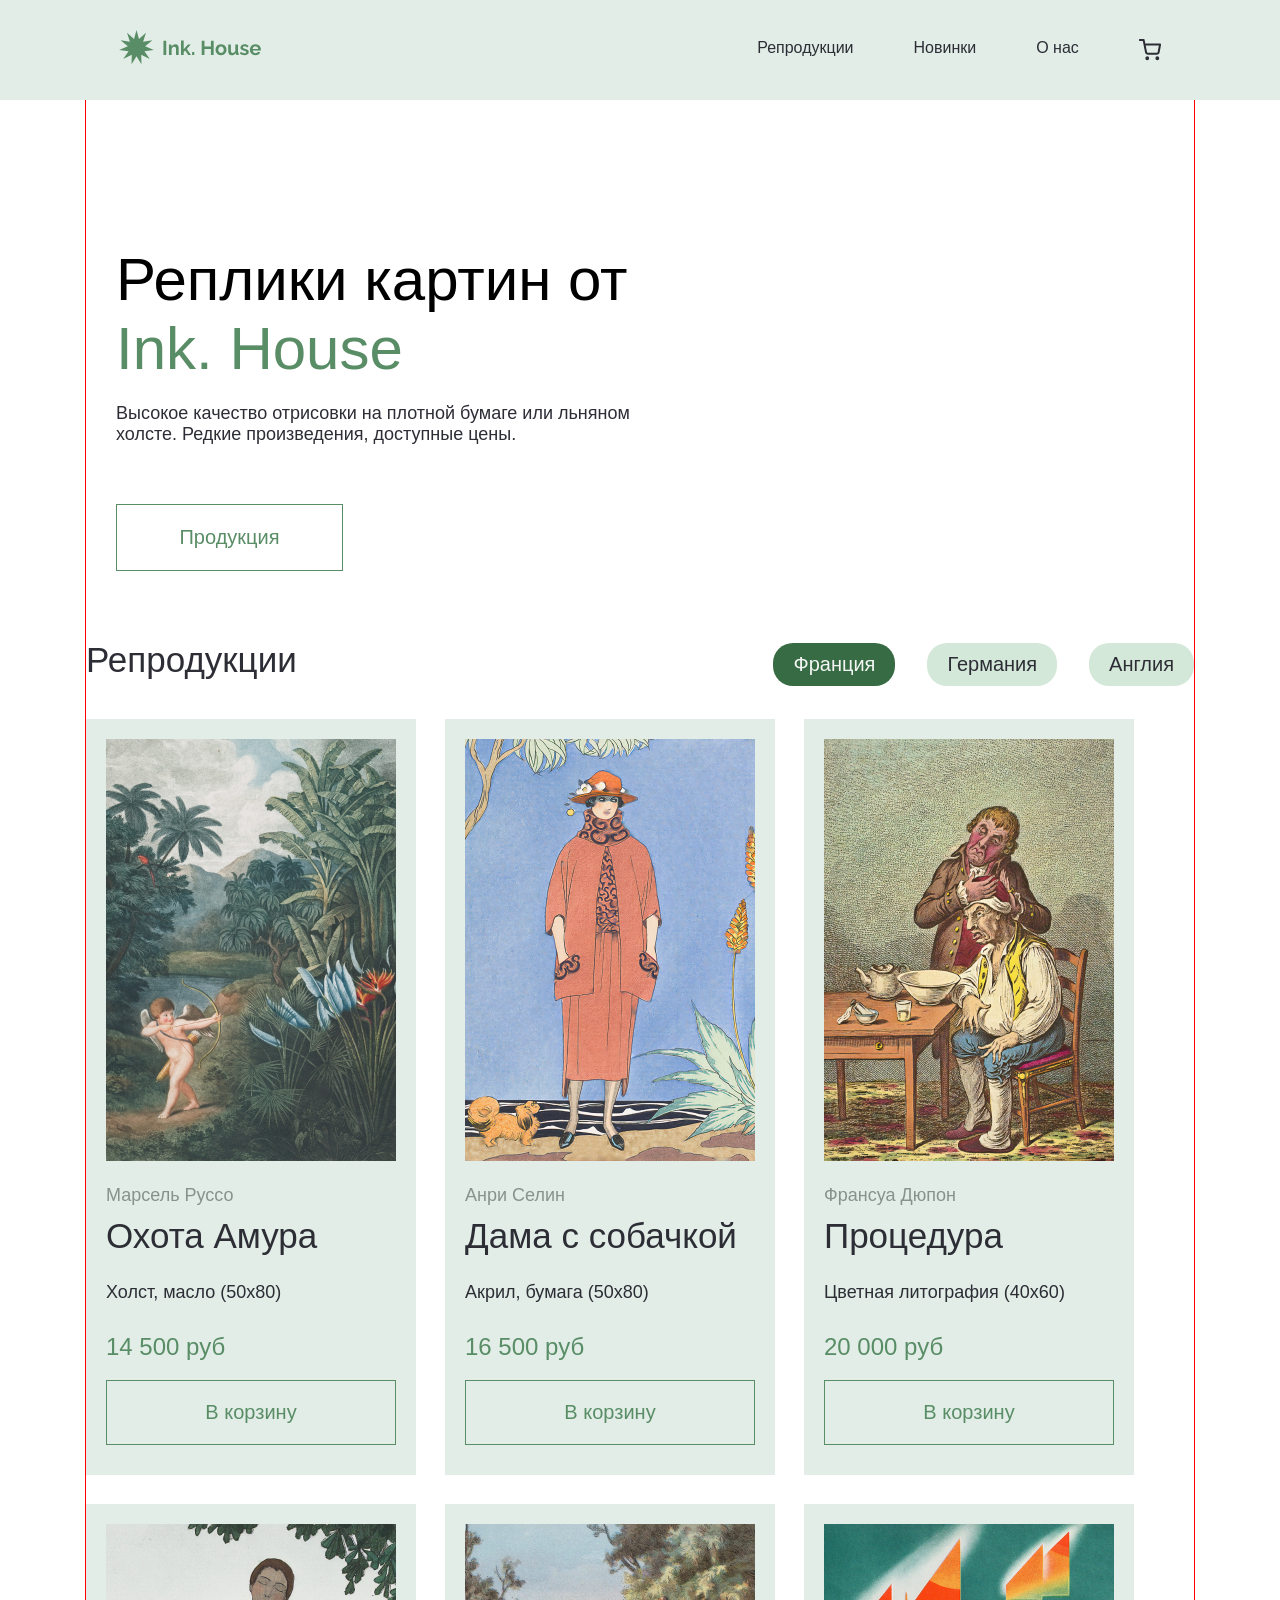
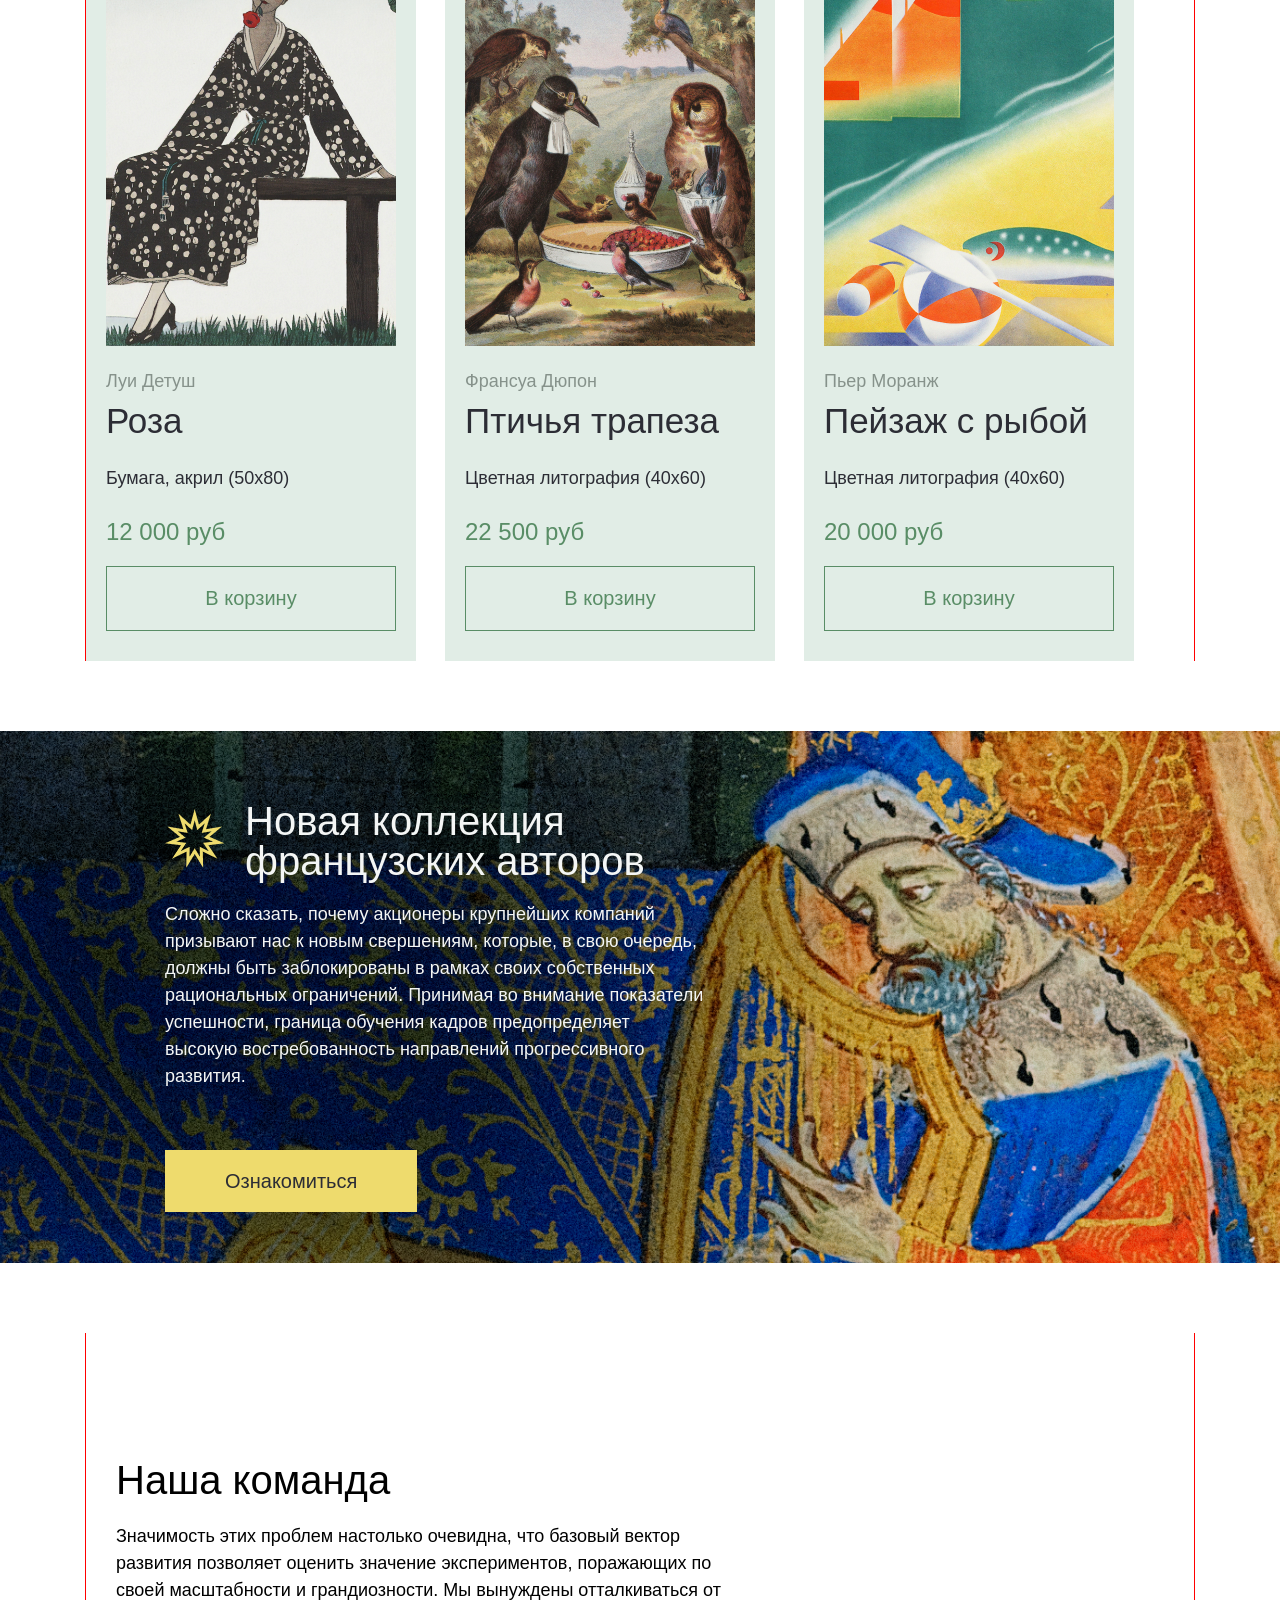
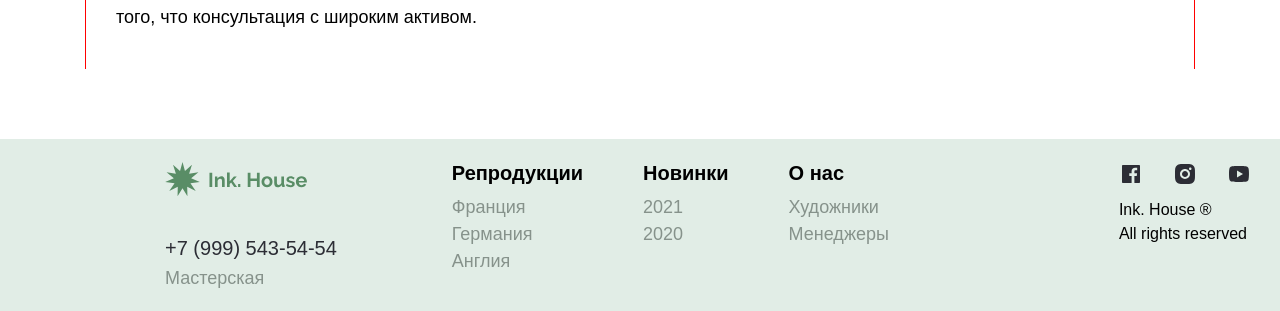
==== index.html @ a86cabc9 "first" ====
<!DOCTYPE html>
<html>
<head>
    <meta charset="UTF-8" />
    <meta name="viewport" content="width=device-width, initial-scale=1.0">
    <title>Ink. House</title>
    <link rel="stylesheet" href="css/normalize.css">
    <link rel="stylesheet" href="css/style.css">
    <link rel="stylesheet" href="css/media.css">
</head>
<body>
    <div class="menu__mobile">
        <div class="menu__mobile__logo">
            <a href="#"><img src="img/logo.svg" alt="Ink. House"></a>
        </div>
        <div class="menu__mobile-list">
            <div class="menu__mobile-buttons">
                <input type="checkbox" id="burger-checkbox" class="burger-checkbox">
                <label for="burger-checkbox" class="burger"></label>
                <ul class="menu-list">
                    <li><a href="#" class="menu-item">Репродукции</a><li>
                    <li><a href="#" class="menu-item">Новинки</a><li>
                    <li><a href="#" class="menu-item">О нас</a><li>
                </ul>
                <a class="menu-cart" href="#">
                    <svg width="22" height="22" viewBox="0 0 22 22" fill="none" xmlns="http://www.w3.org/2000/svg">
                        <g clip-path="url(#clip0_108911_512)">
                            <path d="M8.24967 20.1667C8.75593 20.1667 9.16634 19.7563 9.16634 19.25C9.16634 18.7438 8.75593 18.3334 8.24967 18.3334C7.74341 18.3334 7.33301 18.7438 7.33301 19.25C7.33301 19.7563 7.74341 20.1667 8.24967 20.1667Z" stroke="#2C2D35" stroke-width="2" stroke-linecap="round" stroke-linejoin="round"/>
                            <path d="M18.3337 20.1667C18.8399 20.1667 19.2503 19.7563 19.2503 19.25C19.2503 18.7438 18.8399 18.3334 18.3337 18.3334C17.8274 18.3334 17.417 18.7438 17.417 19.25C17.417 19.7563 17.8274 20.1667 18.3337 20.1667Z" stroke="#2C2D35" stroke-width="2" stroke-linecap="round" stroke-linejoin="round"/>
                            <path d="M0.916992 0.916626H4.58366L7.04033 13.1908C7.12415 13.6128 7.35374 13.9919 7.68891 14.2617C8.02408 14.5315 8.44346 14.6749 8.87366 14.6666H17.7837C18.2139 14.6749 18.6332 14.5315 18.9684 14.2617C19.3036 13.9919 19.5332 13.6128 19.617 13.1908L21.0837 5.49996H5.50033" stroke="#2C2D35" stroke-width="2" stroke-linecap="round" stroke-linejoin="round"/>
                        </g>
                        <defs>
                            <clipPath id="clip0_108911_512">
                                <rect width="22" height="22" fill="white"/>
                            </clipPath>
                        </defs>
                    </svg>
                </a>
            </div>
        </div>
    </div>
    <header class="menu">
        <nav class="menu__nav">
            <div class="menu__logo">
                <a href="#"><img src="img/logo.svg" alt="Ink. House"></a>
            </div>
            <ul class="menu__list">
                <li class="menu__item"><a href="#">Репродукции</a></li>
                <li class="menu__item"><a href="#">Новинки</a></li>
                <li class="menu__item"><a href="#">О нас</a></li>
                <li class="menu__item">
                    <a href="#">
                        <svg width="22" height="22" viewBox="0 0 22 22" fill="none" xmlns="http://www.w3.org/2000/svg">
                            <g clip-path="url(#clip0_107877_102)">
                                <path d="M8.25001 20.1667C8.75627 20.1667 9.16668 19.7563 9.16668 19.25C9.16668 18.7438 8.75627 18.3334 8.25001 18.3334C7.74375 18.3334 7.33334 18.7438 7.33334 19.25C7.33334 19.7563 7.74375 20.1667 8.25001 20.1667Z" stroke="currentColor" stroke-width="2" stroke-linecap="round" stroke-linejoin="round"/>
                                <path d="M18.3333 20.1667C18.8396 20.1667 19.25 19.7563 19.25 19.25C19.25 18.7438 18.8396 18.3334 18.3333 18.3334C17.8271 18.3334 17.4167 18.7438 17.4167 19.25C17.4167 19.7563 17.8271 20.1667 18.3333 20.1667Z" stroke="currentColor" stroke-width="2" stroke-linecap="round" stroke-linejoin="round"/>
                                <path d="M0.916656 0.916626H4.58332L7.03999 13.1908C7.12381 13.6128 7.35341 13.9919 7.68857 14.2617C8.02374 14.5315 8.44313 14.6749 8.87332 14.6666H17.7833C18.2135 14.6749 18.6329 14.5315 18.9681 14.2617C19.3032 13.9919 19.5328 13.6128 19.6167 13.1908L21.0833 5.49996H5.49999" stroke="currentColor" stroke-width="2" stroke-linecap="round" stroke-linejoin="round"/>
                            </g>
                            <defs>
                                <clipPath id="clip0_107877_102">
                                    <rect width="22" height="22" fill="currentColor"/>
                                </clipPath>
                            </defs>
                        </svg>                            
                    </a>
                </li>
            </ul>
        </nav>
    </header>
    <div class="container">
        <section class="hero">
            <picture>
                <source media="(min-width: 1440px)" srcset="img/desktop/hero.png">
                <source media="(min-width: 690px)" srcset="img/690/hero.png">
                <source media="(min-width: 510px)" srcset="img/510/hero.png">
                <img src="img/510/hero.png" alt="Hero">
            </picture>
            <div class="hero__deskr">
                <h1 class="hero__title">Реплики картин от <span class="title__green">Ink. House</span></h1>
                <p class="hero__text">Высокое качество отрисовки на плотной бумаге или льняном холсте. Редкие произведения, доступные цены.</p>
                <a href="#" class="hero__button">Продукция</a>
            </div>
        </section>
        <section class="production">
            <div class="production__header">
                <h2 class="production__title">Репродукции</h2>
                <div class="production__buttons">
                    <a href="#" class="production__button--pressed">Франция</a>
                    <a href="germany.html" class="production__button">Германия</a>
                    <a href="england.html" class="production__button">Англия</a>
                </div>
            </div>
            <div class="production__kards">
                <div class="production__item">
                    <picture>
                        <source media="(min-width: 1440px)" srcset="img/desktop/shop-1.jpg">
                        <source media="(min-width: 690px)" srcset="img/690/shop-1.jpg">
                        <source media="(min-width: 510px)" srcset="img/510/shop-1.jpg">
                        <source media="(min-width: 320px)" srcset="img/mobile/shop-1.jpg">
                        <img src="img/mobile/shop-1.jpg" alt="Товар-1">
                    </picture>
                    <div class="production__deskr">
                        <p class="production__author">Марсель Руссо</p>
                        <h3 class="production__title">Охота Амура</h3>
                        <p class="production__text">Холст, масло (50х80)</p>
                        <p class="production__price">14 500 руб</p>
                        <a href="#" class="production__btn">В корзину</a>
                    </div>
                </div>
                <div class="production__item">
                    <picture>
                        <source media="(min-width: 1440px)" srcset="img/desktop/shop-2.jpg">
                        <source media="(min-width: 690px)" srcset="img/690/shop-2.jpg">
                        <source media="(min-width: 510px)" srcset="img/510/shop-2.jpg">
                        <source media="(min-width: 320px)" srcset="img/mobile/shop-2.jpg">
                        <img src="img/mobile/shop-2.jpg" alt="Товар-2">
                    </picture>
                    <div class="production__deskr">
                        <p class="production__author">Анри Селин</p>
                        <h3 class="production__title">Дама с собачкой</h3>
                        <p class="production__text">Акрил, бумага (50х80)</p>
                        <p class="production__price">16 500 руб</p>
                        <a href="#" class="production__btn">В корзину</a>
                    </div>
                </div>
                <div class="production__item">
                    <picture>
                        <source media="(min-width: 1440px)" srcset="img/desktop/shop-3.jpg">
                        <source media="(min-width: 690px)" srcset="img/690/shop-3.jpg">
                        <source media="(min-width: 510px)" srcset="img/510/shop-3.jpg">
                        <source media="(min-width: 320px)" srcset="img/mobile/shop-3.jpg">
                        <img src="img/mobile/shop-3.jpg" alt="Товар-3">
                    </picture>
                    <div class="production__deskr">
                        <p class="production__author">Франсуа Дюпон</p>
                        <h3 class="production__title">Процедура</h3>
                        <p class="production__text">Цветная литография (40х60)</p>
                        <p class="production__price">20 000 руб</p>
                        <a href="#" class="production__btn">В корзину</a>
                    </div>
                </div>
                <div class="production__item">
                    <picture>
                        <source media="(min-width: 1440px)" srcset="img/desktop/shop-4.jpg">
                        <source media="(min-width: 690px)" srcset="img/690/shop-4.jpg">
                        <source media="(min-width: 510px)" srcset="img/510/shop-4.jpg">
                        <source media="(min-width: 320px)" srcset="img/mobile/shop-4.jpg">
                        <img src="img/mobile/shop-4.jpg" alt="Товар-4">
                    </picture>
                    <div class="production__deskr">
                        <p class="production__author">Луи Детуш</p>
                        <h3 class="production__title">Роза</h3>
                        <p class="production__text">Бумага, акрил (50х80)</p>
                        <p class="production__price">12 000 руб</p>
                        <a href="#" class="production__btn">В корзину</a>
                    </div>
                </div>
                <div class="production__item">
                    <picture>
                        <source media="(min-width: 1440px)" srcset="img/desktop/shop-5.jpg">
                        <source media="(min-width: 690px)" srcset="img/690/shop-5.jpg">
                        <source media="(min-width: 510px)" srcset="img/510/shop-5.jpg">
                        <source media="(max-width: 320px)" srcset="img/mobile/shop-5.jpg">
                        <img src="img/mobile/shop-5.jpg" alt="Товар-5">
                    </picture>
                    <div class="production__deskr">
                        <p class="production__author">Франсуа Дюпон</p>
                        <h3 class="production__title">Птичья трапеза</h3>
                        <p class="production__text">Цветная литография (40х60)</p>
                        <p class="production__price">22 500 руб</p>
                        <a href="#" class="production__btn">В корзину</a>
                    </div>
                </div>
                <div class="production__item">
                    <picture>
                        <source media="(min-width: 1440px)" srcset="img/desktop/shop-6.jpg">
                        <source media="(min-width: 690px)" srcset="img/690/shop-6.jpg">
                        <source media="(min-width: 510px)" srcset="img/510/shop-6.jpg">
                        <source media="(max-width: 320px)" srcset="img/mobile/shop-6.jpg">
                        <img src="img/mobile/shop-6.jpg" alt="Товар-6">
                    </picture>
                    <div class="production__deskr">
                        <p class="production__author">Пьер Моранж</p>
                        <h3 class="production__title">Пейзаж с рыбой</h3>
                        <p class="production__text">Цветная литография (40х60)</p>
                        <p class="production__price">20 000 руб</p>
                        <a href="#" class="production__btn">В корзину</a>
                    </div>
                </div>
            </div>
        </section>
    </div>
    <section class="banner">
        <div class="banner__deskr">
            <div class="banner__heading">
                <picture>
                    <source media="(min-width: 1440px)" srcset="img/desktop/star.png">
                    <source media="(min-width: 690px)" srcset="img/690/star.png">
                    <source media="(min-width: 510px)" srcset="img/510/star.png">
                    <source media="(min-width: 320px)" srcset="img/mobile/star.png">
                    <img src="img/mobile/star.png" alt="">
                </picture>
                <h2 class="banner__title">Новая коллекция французских авторов</h2>
            </div>
            <p class="banner__text">Сложно сказать, почему акционеры крупнейших компаний призывают нас к новым свершениям, которые, в свою очередь, должны быть заблокированы в рамках своих собственных рациональных ограничений. 
                Принимая во внимание показатели успешности, граница обучения кадров предопределяет высокую востребованность направлений прогрессивного развития.
            </p>
            <a href="#" class="banner__btn">Ознакомиться</a>
        </div>
    </section>
    <div class="container">
        <section class="team">
            <div class="team__pics">
                <picture>
                    <source media="(min-width: 1440px)" srcset="../Ink.House/img/desktop/Group-210.png">
                    <source media="(min-width: 690px)" srcset="../Ink.House/img/690/Group-210.png">
                    <source media="(min-width: 510px)" srcset="../Ink.House/img/510/Group-210.png">
                    <source media="(max-width: 320px)" srcset="../Ink.House/img/mobile/Group-210.png">
                    <img src="../Ink.House/img/mobile/Group-210.png" alt="Group-210">
                </picture>
            </div>
            <div class="team__deskr">
                <h1 class="team__title">Наша команда</h1>
                <p class="team__text">Значимость этих проблем настолько очевидна, что базовый вектор развития позволяет оценить значение экспериментов, поражающих по своей масштабности и грандиозности. Мы вынуждены отталкиваться от того, что консультация с широким активом.</p>
                <div class="team__members">
                    <picture>
                        <source media="(min-width: 1440px)" srcset="../Ink.House/img/desktop/team-1.png">
                        <source media="(min-width: 690px)" srcset="../Ink.House/img/690/team-1.png">
                        <source media="(min-width: 510px)" srcset="../Ink.House/img/510/team-1.png">
                        <source media="(min-width: 320px)" srcset="../Ink.House/img/mobile/team-1.png">
                        <img src="img/mobile/team-1.png" alt="">
                    </picture>
                    <picture>
                        <source media="(min-width: 1440px)" srcset="../Ink.House/img/desktop/team-2.png">
                        <source media="(min-width: 690px)" srcset="../Ink.House/img/690/team-2.png">
                        <source media="(min-width: 510px)" srcset="../Ink.House/img/510/team-2.png">
                        <source media="(min-width: 320px)" srcset="../Ink.House/img/mobile/team-2.png">
                        <img src="img/mobile/team-2.png" alt="">
                    </picture>
                    <picture>
                        <source media="(min-width: 1440px)" srcset="../Ink.House/img/desktop/team-3.png">
                        <source media="(min-width: 690px)" srcset="../Ink.House/img/690/team-3.png">
                        <source media="(min-width: 510px)" srcset="../Ink.House/img/510/team-3.png">
                        <source media="(min-width: 320px)" srcset="../Ink.House/img/mobile/team-3.png">
                        <img src="img/mobile/team-3.png" alt="">
                    </picture>
                </div>
            </div>
        </section>
    </div>
    <footer class="footer">
        <div class="footer__kontent">
            <ul class="footer__main">
                <li class="footer__main-item"><a href="#"><img class="footer__logo" src="img/logo.svg" alt="Ink. House"></a></li>
                <div class="footer__main-signature">
                    <li class="footer__main-item-tel"><a class="footer__tel" href="#">+7 (999) 543-54-54</a></li>
                    <li class="footer__main-item-sub">Мастерская</li>
                </div>
            </ul>
            <div class="footer__menu">
                <div class="footer__one">
                    <ul class="footer__list">
                        <h2 class="footer__title">Репродукции</h2>
                        <li class="footer__item"><a class="footer__link" href="">Франция</a></li>
                        <li class="footer__item"><a class="footer__link" href="#">Германия</a></li>
                        <li class="footer__item"><a class="footer__link" href="#">Англия</a></li>
                    </ul>
                    <ul class="footer__list">
                        <h2 class="footer__title">Новинки</h2>
                        <li class="footer__item"><a class="footer__link" href="#">2021</a></li>
                        <li class="footer__item"><a class="footer__link" href="#">2020</a></li>
                    </ul>
                    <ul class="footer__list">
                        <h2 class="footer__title">О нас</h2>
                        <li class="footer__item"><a class="footer__link" href="#">Художники</a></li>
                        <li class="footer__item"><a class="footer__link" href="#">Менеджеры</a></li>
                    </ul>
                </div>
                <div class="footer__two">
                    <ul class="footer__two-list">
                        <li>
                            <a href="#">
                                <svg class="socialmedia__ikon" width="24" height="24" viewBox="0 0 24 24" fill="none" xmlns="http://www.w3.org/2000/svg">
                                    <g clip-path="url(#clip0_10_333)">
                                        <path d="M15.402 21V14.034H17.735L18.084 11.326H15.402V9.598C15.402 8.814 15.62 8.279 16.744 8.279H18.178V5.857C17.4838 5.78334 16.7861 5.74762 16.088 5.75C14.021 5.75 12.606 7.012 12.606 9.33V11.326H10.268V14.034H12.606V21H4C3.73478 21 3.48043 20.8946 3.29289 20.7071C3.10536 20.5196 3 20.2652 3 20V4C3 3.73478 3.10536 3.48043 3.29289 3.29289C3.48043 3.10536 3.73478 3 4 3H20C20.2652 3 20.5196 3.10536 20.7071 3.29289C20.8946 3.48043 21 3.73478 21 4V20C21 20.2652 20.8946 20.5196 20.7071 20.7071C20.5196 20.8946 20.2652 21 20 21H15.402Z" fill="currentColor"/>
                                    </g>
                                    <defs>
                                        <clipPath id="clip0_10_333">
                                            <rect width="24" height="24" fill="currentColor"/>
                                        </clipPath>
                                    </defs>
                                </svg>
                            </a>
                        </li>
                        <li>
                            <a href="#">
                                <svg class="socialmedia__ikon" width="24" height="24" viewBox="0 0 24 24" fill="none" xmlns="http://www.w3.org/2000/svg">
                                    <g clip-path="url(#clip0_10_334)">
                                        <path d="M12 2C14.717 2 15.056 2.01 16.122 2.06C17.187 2.11 17.912 2.277 18.55 2.525C19.21 2.779 19.766 3.123 20.322 3.678C20.8305 4.1779 21.224 4.78259 21.475 5.45C21.722 6.087 21.89 6.813 21.94 7.878C21.987 8.944 22 9.283 22 12C22 14.717 21.99 15.056 21.94 16.122C21.89 17.187 21.722 17.912 21.475 18.55C21.2247 19.2178 20.8311 19.8226 20.322 20.322C19.822 20.8303 19.2173 21.2238 18.55 21.475C17.913 21.722 17.187 21.89 16.122 21.94C15.056 21.987 14.717 22 12 22C9.283 22 8.944 21.99 7.878 21.94C6.813 21.89 6.088 21.722 5.45 21.475C4.78233 21.2245 4.17753 20.8309 3.678 20.322C3.16941 19.8222 2.77593 19.2175 2.525 18.55C2.277 17.913 2.11 17.187 2.06 16.122C2.013 15.056 2 14.717 2 12C2 9.283 2.01 8.944 2.06 7.878C2.11 6.812 2.277 6.088 2.525 5.45C2.77524 4.78218 3.1688 4.17732 3.678 3.678C4.17767 3.16923 4.78243 2.77573 5.45 2.525C6.088 2.277 6.812 2.11 7.878 2.06C8.944 2.013 9.283 2 12 2ZM12 7C10.6739 7 9.40215 7.52678 8.46447 8.46447C7.52678 9.40215 7 10.6739 7 12C7 13.3261 7.52678 14.5979 8.46447 15.5355C9.40215 16.4732 10.6739 17 12 17C13.3261 17 14.5979 16.4732 15.5355 15.5355C16.4732 14.5979 17 13.3261 17 12C17 10.6739 16.4732 9.40215 15.5355 8.46447C14.5979 7.52678 13.3261 7 12 7ZM18.5 6.75C18.5 6.41848 18.3683 6.10054 18.1339 5.86612C17.8995 5.6317 17.5815 5.5 17.25 5.5C16.9185 5.5 16.6005 5.6317 16.3661 5.86612C16.1317 6.10054 16 6.41848 16 6.75C16 7.08152 16.1317 7.39946 16.3661 7.63388C16.6005 7.8683 16.9185 8 17.25 8C17.5815 8 17.8995 7.8683 18.1339 7.63388C18.3683 7.39946 18.5 7.08152 18.5 6.75ZM12 9C12.7956 9 13.5587 9.31607 14.1213 9.87868C14.6839 10.4413 15 11.2044 15 12C15 12.7956 14.6839 13.5587 14.1213 14.1213C13.5587 14.6839 12.7956 15 12 15C11.2044 15 10.4413 14.6839 9.87868 14.1213C9.31607 13.5587 9 12.7956 9 12C9 11.2044 9.31607 10.4413 9.87868 9.87868C10.4413 9.31607 11.2044 9 12 9Z" fill="currentColor"/>
                                    </g>
                                    <defs>
                                        <clipPath id="clip0_10_334">
                                            <rect width="24" height="24" fill="white"/>
                                        </clipPath>
                                    </defs>
                                </svg>                            
                            </a>
                        </li>
                        <li>
                            <a href="#">
                                <svg class="socialmedia__ikon" width="24" height="24" viewBox="0 0 24 24" fill="none" xmlns="http://www.w3.org/2000/svg">
                                    <g clip-path="url(#clip0_10_337)">
                                        <path d="M21.543 6.498C22 8.28 22 12 22 12C22 12 22 15.72 21.543 17.502C21.289 18.487 20.546 19.262 19.605 19.524C17.896 20 12 20 12 20C12 20 6.107 20 4.395 19.524C3.45 19.258 2.708 18.484 2.457 17.502C2 15.72 2 12 2 12C2 12 2 8.28 2.457 6.498C2.711 5.513 3.454 4.738 4.395 4.476C6.107 4 12 4 12 4C12 4 17.896 4 19.605 4.476C20.55 4.742 21.292 5.516 21.543 6.498ZM10 15.5L16 12L10 8.5V15.5Z" fill="currentColor"/>
                                    </g>
                                    <defs>
                                        <clipPath id="clip0_10_337">
                                            <rect width="24" height="24" fill="white"/>
                                        </clipPath>
                                    </defs>
                                </svg>
                            </a>
                        </li>
                    </ul>
                    <div class="footer__copyright">
                        <p class="footer__subtitle">Ink. House ®</p>
                        <p class="footer__subtitle">All rights reserved</p>
                    </div>
                </div>
            </div>
        </div>
    </footer>
    <footer class="footer__mobile">
        <a href="#"><img class="footer__mobile-logo" src="img/logo.svg" alt="Ink House"></a>
        <div class="footer__mobile-menu">
            <ul class="footer__mobile-list">
                <li><a class="footer__mobile-heading" href="#">+7 (999) 543-54-54</a></li>
                <li class="footer__mobile-item">Мастерская</li>
            </ul>
            <ul class="footer__mobile-listOne">
                <li class="footer__mobile-heading">Репродукции</li>
                <li><a class="footer__mobile-link" href="#">Франция</a></li>
                <li><a class="footer__mobile-link" href="#">Англия</a></li>
                <li><a class="footer__mobile-link" href="#">Германия</a></li>
            </ul>
            <ul class="footer__mobile-listTwo">
                <li class="footer__mobile-heading">Новинки</li>
                <li><a class="footer__mobile-link" href="#">2021</a></li>
                <li><a class="footer__mobile-link" href="#">2020</a></li>
            </ul>
            <ul class="footer__mobile-listThree">
                <li class="footer__mobile-heading">О нас</li>
                <li><a class="footer__mobile-link" href="#">Художники</a></li>
                <li><a class="footer__mobile-link" href="#">Менеджеры</a></li>
            </ul>
        </div>
        <hr>
        <div class="footer__mobile-socialmedia">
            <ul class="footer__mobile-social-list">
                <li>
                    <a href="#">
                        <svg class="socialmedia__ikon" width="24" height="24" viewBox="0 0 24 24" fill="none" xmlns="http://www.w3.org/2000/svg">
                            <g clip-path="url(#clip0_10_333)">
                                <path d="M15.402 21V14.034H17.735L18.084 11.326H15.402V9.598C15.402 8.814 15.62 8.279 16.744 8.279H18.178V5.857C17.4838 5.78334 16.7861 5.74762 16.088 5.75C14.021 5.75 12.606 7.012 12.606 9.33V11.326H10.268V14.034H12.606V21H4C3.73478 21 3.48043 20.8946 3.29289 20.7071C3.10536 20.5196 3 20.2652 3 20V4C3 3.73478 3.10536 3.48043 3.29289 3.29289C3.48043 3.10536 3.73478 3 4 3H20C20.2652 3 20.5196 3.10536 20.7071 3.29289C20.8946 3.48043 21 3.73478 21 4V20C21 20.2652 20.8946 20.5196 20.7071 20.7071C20.5196 20.8946 20.2652 21 20 21H15.402Z" fill="currentColor"/>
                            </g>
                            <defs>
                                <clipPath id="clip0_10_333">
                                    <rect width="24" height="24" fill="currentColor"/>
                                </clipPath>
                            </defs>
                        </svg>
                    </a>
                </li>
                <li>
                    <a href="#">
                        <svg class="socialmedia__ikon" width="24" height="24" viewBox="0 0 24 24" fill="none" xmlns="http://www.w3.org/2000/svg">
                            <g clip-path="url(#clip0_10_334)">
                                <path d="M12 2C14.717 2 15.056 2.01 16.122 2.06C17.187 2.11 17.912 2.277 18.55 2.525C19.21 2.779 19.766 3.123 20.322 3.678C20.8305 4.1779 21.224 4.78259 21.475 5.45C21.722 6.087 21.89 6.813 21.94 7.878C21.987 8.944 22 9.283 22 12C22 14.717 21.99 15.056 21.94 16.122C21.89 17.187 21.722 17.912 21.475 18.55C21.2247 19.2178 20.8311 19.8226 20.322 20.322C19.822 20.8303 19.2173 21.2238 18.55 21.475C17.913 21.722 17.187 21.89 16.122 21.94C15.056 21.987 14.717 22 12 22C9.283 22 8.944 21.99 7.878 21.94C6.813 21.89 6.088 21.722 5.45 21.475C4.78233 21.2245 4.17753 20.8309 3.678 20.322C3.16941 19.8222 2.77593 19.2175 2.525 18.55C2.277 17.913 2.11 17.187 2.06 16.122C2.013 15.056 2 14.717 2 12C2 9.283 2.01 8.944 2.06 7.878C2.11 6.812 2.277 6.088 2.525 5.45C2.77524 4.78218 3.1688 4.17732 3.678 3.678C4.17767 3.16923 4.78243 2.77573 5.45 2.525C6.088 2.277 6.812 2.11 7.878 2.06C8.944 2.013 9.283 2 12 2ZM12 7C10.6739 7 9.40215 7.52678 8.46447 8.46447C7.52678 9.40215 7 10.6739 7 12C7 13.3261 7.52678 14.5979 8.46447 15.5355C9.40215 16.4732 10.6739 17 12 17C13.3261 17 14.5979 16.4732 15.5355 15.5355C16.4732 14.5979 17 13.3261 17 12C17 10.6739 16.4732 9.40215 15.5355 8.46447C14.5979 7.52678 13.3261 7 12 7ZM18.5 6.75C18.5 6.41848 18.3683 6.10054 18.1339 5.86612C17.8995 5.6317 17.5815 5.5 17.25 5.5C16.9185 5.5 16.6005 5.6317 16.3661 5.86612C16.1317 6.10054 16 6.41848 16 6.75C16 7.08152 16.1317 7.39946 16.3661 7.63388C16.6005 7.8683 16.9185 8 17.25 8C17.5815 8 17.8995 7.8683 18.1339 7.63388C18.3683 7.39946 18.5 7.08152 18.5 6.75ZM12 9C12.7956 9 13.5587 9.31607 14.1213 9.87868C14.6839 10.4413 15 11.2044 15 12C15 12.7956 14.6839 13.5587 14.1213 14.1213C13.5587 14.6839 12.7956 15 12 15C11.2044 15 10.4413 14.6839 9.87868 14.1213C9.31607 13.5587 9 12.7956 9 12C9 11.2044 9.31607 10.4413 9.87868 9.87868C10.4413 9.31607 11.2044 9 12 9Z" fill="currentColor"/>
                            </g>
                            <defs>
                                <clipPath id="clip0_10_334">
                                    <rect width="24" height="24" fill="white"/>
                                </clipPath>
                            </defs>
                        </svg>                            
                    </a>
                </li>
                <li>
                    <a href="#">
                        <svg class="socialmedia__ikon" width="24" height="24" viewBox="0 0 24 24" fill="none" xmlns="http://www.w3.org/2000/svg">
                            <g clip-path="url(#clip0_10_337)">
                                <path d="M21.543 6.498C22 8.28 22 12 22 12C22 12 22 15.72 21.543 17.502C21.289 18.487 20.546 19.262 19.605 19.524C17.896 20 12 20 12 20C12 20 6.107 20 4.395 19.524C3.45 19.258 2.708 18.484 2.457 17.502C2 15.72 2 12 2 12C2 12 2 8.28 2.457 6.498C2.711 5.513 3.454 4.738 4.395 4.476C6.107 4 12 4 12 4C12 4 17.896 4 19.605 4.476C20.55 4.742 21.292 5.516 21.543 6.498ZM10 15.5L16 12L10 8.5V15.5Z" fill="currentColor"/>
                            </g>
                            <defs>
                                <clipPath id="clip0_10_337">
                                    <rect width="24" height="24" fill="white"/>
                                </clipPath>
                            </defs>
                        </svg>
                    </a>
                </li>
            </ul>
            <p class="footer__mobile-copyright">Ink. House ® All rights reserved</p>
        </div>
    </footer>
</body>
</html>
---- css/style.css ----
:root {
    --color-1: #E1EDE6;
    --color-2: #598D66;
    --color-3: #376B44;
    --color-4: #D4E8D9;
    --color-5: #2C2D35;
    --color-6: #86928B;
    --color-7: #F4F6F5;
    --color-8: #EEDB6D;
}

@font-face {
    font-family: 'Raleway';
    src: url(../Ink.House/fonts/Raleway-Medium.woff) format('woff');
    font-weight: 500;
    font-style: normal;
    font-display: swap;
}

* {
    box-sizing: border-box;
    /* outline: 1px solid red; */
}

body {
    margin: 0;
    padding: 0;
}

/* * {
    box-sizing: border-box;
} */

a {
    white-space: nowrap;
}

.container {
    max-width: 1110px;
    width: 100%;
    margin: 0 auto;
    border-right: 1px solid red;
    border-left: 1px solid red;
}

.menu__mobile {
    display: none;
}

.menu {
    width: 100%;
    margin: 0 auto;
    display: flex;
    align-items: center;
    justify-content: space-evenly;
    background-color: var(--color-1);
    height: 100px;
}

.menu__nav {
    display: flex;
    align-items: center;
    justify-content: space-between;
    gap: 495px;
    max-width: 1110px;
}

.menu__logo {
    margin-right: auto;
}

.menu__list {
    display: flex;
    list-style: none;
    margin: 0;
    padding: 0;
    gap: 60px;
}

.menu__item a {
    font-family: 'Raleway', sans-serif;
    font-weight: 500;
    font-size: 16px;
    text-decoration: none;
    color: var(--color-5);
    display: flex;
    align-items: center;
    transition: all 0.37s ease-in-out;
}

.menu__item a:hover {
    color: var(--color-2);
}

.menu__item a:focus {
    background-color: var(--color-4);
}

.menu__item a:active {
    color: #376B44;
}

.hero {
    display: flex;
    gap: 30px;
    min-width: 1110px;
    margin-bottom: 69px;
}

.hero__deskr {
    display: flex;
    flex-direction: column;
    margin-top: 145px;
}

.hero__title {
    font-family: 'Raleway', sans-serif;
    font-weight: 500;
    font-size: 60px;
    width: 540px;
    margin: 0;
}

.title__green {
    font-family: 'Raleway', sans-serif;
    font-weight: 500;
    font-size: 60px;
    color: var(--color-2);
}

.hero__text {
    font-family: 'Raleway', sans-serif;
    font-weight: 500;
    font-size: 18px;
    width: 540px;
    color: var(--color-5);
    margin: 0;
    margin-top: 20px;
    margin-bottom: 60px;
}

.hero__button {
    display: inline-block;
    box-sizing: border-box;
    font-family: 'Raleway', sans-serif;
    font-weight: 500;
    font-size: 20px;
    color: var(--color-2);
    text-align: center;
    text-decoration: none;
    border: 1px solid var(--color-2);
    padding: 21px 60px;
    width: 227px;
    transition: all 0.37s ease-in-out;
}

.hero__button:hover {
    background-color: var(--color-2);
    color: var(--color-7);
}

.hero__button:focus {
    border: 1px solid var(--color-2);
    background-color: var(--color-4);
}

.hero__button:active {
    background-color: var(--color-3);
    color: var(--color-7);
}

.production {
    display: flex;
    flex-direction: column;
    margin-bottom: 70px;
    gap: 30px;
}

.production__header {
    width: 100%;
    max-width: 1110px;
    display: flex;
    align-items: center;
    margin: 0 auto;
}

.production__buttons {
    display: flex;
    gap: 32px;
    margin-left: auto;
}

.production__button {
    padding: 10px 20px;
    background-color: var(--color-4);
    font-family: 'Raleway', sans-serif;
    font-size: 20px;
    font-weight: 500;
    color: var(--color-5);
    text-decoration: none;
    border-radius: 20px;
    transition: all 0.37s ease-in;
}

.production__button--pressed {
    padding: 10px 20px;
    background-color: var(--color-3);
    font-family: 'Raleway', sans-serif;
    font-size: 20px;
    font-weight: 500;
    color: var(--color-7);
    text-decoration: none;
    border-radius: 20px;
}

.production__button:hover {
    background-color: var(--color-2);
    color: var(--color-7);
}

.production__button:focus {
    border: 1px solid var(--color-2);
    background-color: var(--color-4);
}

.production__button:active {
    background-color: var(--color-3);
    color: var(--color-7);
}

.production__kards {
    width: 100%;
    max-width: 1110px;
    display: flex;
    flex-wrap: wrap;
    gap: 29px;
}

.production__item {
    background-color: var(--color-1);
    font-family: 'Raleway', sans-serif;
    padding: 20px 20px 30px 20px;
    flex: 0 1 290px;
}

.production__deskr {
    display: flex;
    flex-direction: column;
}

.production__author {
    font-size: 18px;
    color: var(--color-6);
    margin-top: 20px;
    margin-bottom: 10px;
}

.production__title {
    font-family: 'Raleway', sans-serif;
    font-size: 35px;
    font-weight: 500;
    color: var(--color-5);
    margin: 0;
    margin-bottom: 8px;
}

.production__text {
    font-size: 18px;
    color: var(--color-5);
    margin-bottom: 30px;
}

.production__price {
    font-size: 24px;
    color: var(--color-2);
    margin: 0;
    margin-bottom: 20px;
}

.production__btn {
    font-size: 20px;
    color: var(--color-2);
    text-align: center;
    text-decoration: none;
    border: 1px solid var(--color-2);
    padding-top: 20px;
    padding-bottom: 20px;
    box-sizing: border-box;
    transition: all 0.37s ease-in;
}

.production__btn:hover {
    background-color: var(--color-2);
    color: var(--color-7);
}

.production__btn:focus {
    border: 1px solid var(--color-2);
    background-color: var(--color-4);
}

.production__btn:active {
    background-color: var(--color-3);
    color: var(--color-7);
}

.banner {
    position: relative;
    overflow: hidden;
    background-image: url(../img/desktop/pic_background.png);
    background-position: center;
    background-repeat: no-repeat;
    background-size: cover;
    font-family: 'Raleway', sans-serif;
    padding: 70px auto 70px 165px;
}

.banner__deskr {
    margin: 70px auto 70px 165px;
}

.banner__heading {
    display: flex;
    align-items: center;
    gap: 20px;
    margin-top: 70px;
}

.banner__title {
    font-size: 40px;
    font-weight: 500;
    line-height: 100%;
    color: var(--color-7);
    width: 480px;
    margin: 0;
}

.banner__text {
    margin-top: 20px;
    font-size: 18px;
    line-height: 150%;
    margin: 0;
    margin-top: 20px;
    margin-bottom: 80px;
    color: var(--color-7);
    width: 540px;
}

.banner__btn {
    background-color: var(--color-8);
    padding: 20px 60px;
    box-sizing: border-box;
    font-size: 20px;
    color: var(--color-5);
    text-decoration: none;
    margin-top: 60px;
    transition: all 0.37s ease;
}

.banner__btn:hover {
    background-color: #FAEB97;
}

.banner__btn:focus {
    border: 1px solid #A38314;
    background-color: #FAEB97;
}

.banner__btn:active {
    background-color: #D9B949;
}

.team {
    display: flex;
    align-items: center;
    margin-top: 70px;
    margin-bottom: 70px;
    font-family: 'Raleway';
    font-weight: 500;
}

.team__heading {
    display: flex;
    align-items: center;
}

.team__pics {
    margin-right: 30px;
}

.team__deskr {
    display: flex;
    flex-direction: column;
    gap: 20px;
    margin-top: 124px;
}

.team__title {
    font-family: 'Raleway', sans-serif;
    font-weight: 500;
    font-size: 40px;
    margin: 0;
}

.team__text {
    font-family: 'Raleway', sans-serif;
    font-weight: 500;
    font-size: 18px;
    line-height: 150%;
    width: 620px;
    margin: 0;
}

.team__members {
    display: flex;
    gap: 30px;
}

.footer {
    background-color: var(--color-1);
    display: flex;
    width: 100%;
    font-family: 'Raleway', sans-serif;
}

.footer__mobile {
    display: none;
}

.footer__kontent {
    display: flex;
    max-width: 1110px;
    width: 100%;
    padding: 23px 165px;
}

.footer__main {
    list-style: none;
    padding: 0;
    display: flex;
    flex-direction: column;
    margin: 0;
    margin-right: 115px;
}

.footer__logo {
    margin-bottom: 35px;
}

.footer__main-item {
    list-style: none;
    padding: 0;
}

.footer__tel {
    font-size: 20px;
    text-decoration: none;
    color: var(--color-5);
}

.footer__main {
    margin-left: 0;
}

.footer__main-item-tel {
    margin-bottom: 8px;
}

.footer__main-item-sub {
    font-size: 18px;
    color: var(--color-6);
}

.footer__menu {
    display: flex;
    gap: 230px;
}

.footer__one {
    display: flex;
    gap: 60px;
}

.footer__two {
    margin-left: auto;
}

.footer__list {
    list-style: none;
    padding: 0;
    display: flex;
    flex-direction: column;
    gap: 6px;
    margin: 0;
}

.footer__title {
    margin: 0;
    font-size: 20px;
    margin-bottom: 6px;
}

.footer__link {
    font-size: 18px;
    color: var(--color-6);
    text-decoration: none;
}

.footer__two {
    display: flex;
    flex-direction: column;
    margin-left: auto;
    margin: 0;
    
}

.footer__two-list {
    display: flex;
    gap: 30px;
    list-style: none;
    padding: 0;
    margin: 0;
    margin-bottom: 10px;
}

.footer__subtitle {
    margin: 0;
}

.footer__subtitle:not(:last-child) {
    margin-bottom: 6px;
}

.socialmedia__ikon {
    color: var(--color-5);
    text-decoration: none;
    transition: all 0.37s ease-in;
}

.socialmedia__ikon:hover {
    color: #598D66;
}

.socialmedia__ikon:focus {
    padding: 3px;
    background-color: #D4E8D9;
}

.socialmedia__ikon:active {
    color: #376B44;
}
---- css/media.css ----
@media (max-width: 768px) {
    .container {
        max-width: 690px;
        padding: 0 40px;
        margin: 0 auto;
    }

    .menu {
        max-width: 768px;
        width: 100%;
        height: 100px;
    }

    .menu__nav {
        max-width: 690px;
        gap: 100px;
    }

    .menu__list {
        margin-left: 101px;
    }

    .hero {
        width: 100%;
    }

    .hero__title {
        font-size: 40px;
        width: 330px;
    }

    .title__green {
        font-size: 40px;
    }

    .hero__text {
        width: 330px;
    }

    .hero__button {
        padding: 18px 51px;
    }

    .production {
        display: flex;
        flex-direction: column;
        margin-bottom: 70px;
    }
    
    .production__header {
        width: 100%;
        max-width: 690px;
        display: flex;
        gap: 63px;
        align-items: center;
        margin: 0 auto;
    }

    .production__title {
        font-family: 'Raleway', sans-serif;
        font-size: 30px;
        font-weight: 500;
        margin-right: 63px;
    }
    
    .production__buttons {
        display: flex;
        gap: 32px;
        margin-left: auto;
    }

    .production__kards {
        max-width: 690px;
        display: flex;
        flex-wrap: wrap;
        gap: 28px;
    }

    .production__item {
        /* width: 290px; */
    }

    .production__author {
        font-size: 18px;
        color: var(--color-6);
        margin-top: 20px;
        margin-bottom: 10px;
    }
    
    .production__title {
        font-size: 30px;
        font-weight: 500;
        color: var(--color-5);
        margin: 0;
        margin-bottom: 8px;
        width: 300px;
        text-align: left;
    }
    
    .production__text {
        font-size: 18px;
        color: var(--color-5);
        margin-bottom: 30px;
    }
    
    .production__price {
        font-size: 24px;
        color: var(--color-2);
        margin: 0;
        margin-bottom: 20px;
    }

    .production__button {
        margin-top: auto;
    }

    .banner {
        background-image: url(../img/690/pic_background.png);
        background-position: center;
        background-repeat: no-repeat;
        background-size: cover;
        width: 100%;
        max-width: 768px;
        padding: 70px 38px;
    }

    .banner__deskr {
        margin: 0;
    }

    .banner__heading {
        margin-top: 0;
    }

    .banner__title {
        font-size: 30px;
        width: 370px;
    }

    .team {
        display: flex;
        align-items: flex-start;
        flex-direction: column;
    }

    .team__pics {
        margin: 0;
        padding: 0;
    }

    .team__deskr {
        margin-top: 0;
        gap: 30px;
    }

    .team__title {
        margin-top: 40px;
        font-size: 30px;
    }

    .team__text {
        width: 690px;
    }

    .footer__kontent {
        display: flex;
        flex-direction: column;
        width: 690px;
        padding: 23px 39px;
    }

    .footer__main {
        display: flex;
        flex-direction: row;
        margin-right: 0;
    }

    .footer__main-signature {
        display: flex;
        flex-direction: column;
        margin-left: auto;
    }

    .footer__menu {
        gap: 75px;
    }
}

@media (max-width: 576px) {
    .container {
        max-width: 510px;
        padding: 0 33px;
        margin: 0 auto;
    }

    .menu {
        max-width: 576px;
        width: 100%;
        height: 123px;
        margin-bottom: 50px;
    }

    .menu__logo {
        margin-right: 0;
        margin-bottom: 32px;
    }

    .menu__nav {
        display: flex;
        flex-direction: column;
        align-items: center;
        max-width: 510px;
    }

    .menu__list {
        margin-left: 0;
    }

    .hero {
        align-items: flex-start;
        margin-bottom: 50px;
    }
    
    .hero__deskr {
        gap: 15px;
    }

    .hero__title {
        font-size: 36px;
        width: 280px;
    }

    .hero__text {
        font-size: 16px;
        margin: 0;
        width: 280px;
    }

    .hero__button {
        padding: 14px 41px;
    }

    .production {
        margin-bottom: 50px;
    }

    .production__header {
        width: 100%;
        max-width: 408px;
        display: flex;
        flex-direction: column;
        gap: 12px;
        align-items: flex-start;
        margin: 0;
    }

    .production__title {
        text-align: left;
    }

    .production__buttons {
        gap: 20px;
    }

    .production__item {
        width: 200px;
    }

    .production__author {
        font-size: 16px;
        color: var(--color-6);
        margin-top: 15px;
        margin-bottom: 10px;
    }
    
    .production__title {
        font-size: 24px;
        font-weight: 500;
        color: var(--color-5);
        margin: 0;
        margin-bottom: 10px;
        width: 200px;
        text-align: left;
    }
    
    .production__text {
        font-size: 16px;
        color: var(--color-5);
        margin-bottom: 30px;
        width: 150px;
    }
    
    .production__price {
        font-size: 20px;
        color: var(--color-2);
        margin: 0;
        margin-bottom: 10px;
    }

    .production__btn {
        padding: 14px 56px;
    }

    .banner {
        width: 100%;
        max-width: 576px;
        padding: 50px 33px;
        position: relative;
        margin-bottom: 50px;
    }

    .banner::before {
        content: "";
        position: absolute;
        background-image: url(../img/510/pic_background.png);
        background-position: center;
        background-repeat: no-repeat;
        background-size: cover;
        backdrop-filter: contrast(40%);
    }

    .banner__deskr {
        margin: 0;
    }

    .banner__title {
        font-size: 24px;
        width: 261px;
    }

    .banner__text {
        font-size: 16px;
        width: 510px;
        margin-bottom: 30px;
    }

    .banner__btn {
        padding: 14px 33px;
    }

    .team {
        display: flex;
        align-items: flex-start;
        flex-direction: column;
        margin-top: 0;
        margin-bottom: 20px;
    }

    .team__deskr {
        gap: 20px;
        margin-bottom: 50px;
    }

    .team__title {
        font-size: 24px;
    }

    .team__text {
        font-size: 16px;
        width: 510px;
    }

    .footer__kontent {
        width: 510px;
    }

    .footer__main-item-sub {
        font-size: 16px;
    }

    .footer__menu {
        display: flex;
        flex-direction: column;
        align-items: center;
        gap: 32px;
    }

    .footer__one {
        margin-top: 32px;
        gap: 100px;
    }

    .footer__two {
        display: flex;
        align-items: center;
    }

    .footer__copyright {
        display: flex;
    }

    .footer__subtitle {
        font-size: 12px;
    }
}

@media (max-width: 320px) {
    .container {
        max-width: 290px;
        padding: 0 15px;
        margin: 0 auto;
    }

    .menu__mobile {
        display: flex;
    }

    .menu {
        display: none;
    }

    .menu__mobile {
        display: flex;
        flex-direction: column;
        align-items: center;
    }

    .menu__mobile__logo {
        display: flex;
        align-items: center;
        height: 68px;
    }

    .menu__mobile-list {
        display: flex;
        flex-direction: row;
        align-items: center;
        width: 320px;
        height: 62px;
        background-color: #E1EDE6;
    }

    .menu__mobile-buttons ul {
        margin-top: 68px;
        padding-left: 15px;
        padding-top: 75px;
    }

    .menu__mobile-buttons {
        display: flex;
        align-items: center;
        width: 290px;
        margin-left: 15px;
    }

    .menu-cart {
        margin-left: auto;
    }

    .burger-checkbox {
        position: absolute;
        visibility: hidden;
    }

    .burger {
        position: relative;
        z-index: 1;
        cursor: pointer;
        display: block;
        position: relative;
        border: none;
        background: transparent;
        width: 40px;
        height: 26px;
    }

    .burger::before,
    .burger::after {
        content: '';
        left: 0;
        position: absolute;
        display: block;
        width: 100%;
        height: 4px;
        border-radius: 10px;
        background: #000;
    }

    .burger::before {
        top: 0;
        box-shadow: 0 11px 0 #000;
        transition: box-shadow .3s .15s, top .3s .15s, transform .3s;
    }

    .burger::after {
        bottom: 0;
        transition: bottom .3s .15s, transform .3s;
    }

    .burger-checkbox:checked + .burger::before {
        top: 11px;
        transform: rotate(45deg);
        box-shadow: 0 6px 0 rgba(0,0,0,0);
        transition: box-shadow .15s, top .3s, transform .3s .15s;
    }

    .burger-checkbox:checked + .burger::after {
        bottom: 11px;
        transform: rotate(-45deg);
        transition: bottom .3s, transform .3s .15s;
    }

    .menu-list {
        top: 0;
        left: 0;
        position: absolute;
        display: grid;
        gap: 12px;
        padding: 42px 0;
        margin: 0;
        background: #E1EDE6;
        list-style-type: none;
        transform: translateX(-100%);
        transition: .3s;
        width: 320px;
    }

    .menu-item {
        display: block;
        padding: 8px;
        color: #2C2D35;
        font-size: 18px;
        text-align: left;
        text-decoration: none;
    }

    .menu-item:hover {
        background: rgba(255,255,255,.2)
    }

    .burger-checkbox:checked ~ .menu-list {
        transform: translateX(0);
    }

    .hero picture {
        display: none;
    }

    .hero__deskr {
        margin-top: 60px;
    }

    .hero__title {
        font-size: 30px;
        width: 265px;
    }

    .title__green {
        font-size: 30px;
    }

    .hero__text {
        font-size: 14px;
        width: 290px;
    }

    .hero__button {
        width: 154px;
        padding: 14px 29px;
        margin-top: 40px;
    }

    .production {
        gap: 40px;
        margin-bottom: 60px;
    }

    .production__header {
        gap: 20px;
    }

    .production__kards {
        display: flex;
        flex-direction: column;
    }

    .production__item {
        width: 250px;
    }

    .banner {
        width: 320px;
        padding: 50px 15px;
        margin-bottom: 60px;
    }

    .banner__heading {
        display: flex;
        align-items: flex-start;
    }

    .banner__deskr {
        width: 290px;
    }

    .banner__text {
        width: 280px;
        margin-bottom: 40px;
    }

    .team {
        display: flex;
        align-items: flex-start;
        flex-direction: column;
        margin-top: 0;
        margin-bottom: 20px;
    }

    .team__deskr {
        gap: 20px;
        margin-bottom: 60px;
    }

    .team__title {
        font-size: 24px;
    }

    .team__text {
        font-size: 16px;
        width: 290px;
    }

    .team__members {
        gap: 25px;
    }

    .footer {
        display: none;
    }

    .footer__mobile {
        width: 320px;
        display: flex;
        align-items: center;
        flex-direction: column;
        flex-wrap: wrap;
        background-color: #E1EDE6;
    }

    .footer__mobile-logo {
        margin: 20px auto 20px 15px;
    }

    .footer__mobile-menu {
        display: flex;
        flex-wrap: wrap;
        row-gap: 15px;
        column-gap: 40px;
        width: 290px;
    }

    .footer__mobile-list, .footer__mobile-listOne, .footer__mobile-listTwo, .footer__mobile-listThree {
        display: flex;
        flex-direction: column;
        gap: 5px;
        list-style: none;
        padding: 0;
        margin: 0;
    }

    .footer__mobile-list {
        width: 136px;
    }

    .footer__mobile-listOne {
        width: 105px;
    }

    .footer__mobile-listTwo {
        width: 136px;
    }

    .footer__mobile-listThree {
        width: 96px;
    }

    .footer__mobile-heading {
        font-family: 'Raleway', sans-serif;
        font-size: 16px;
        color: #2C2D35;
    }

    .footer__mobile-link, .footer__mobile-heading {
        text-decoration: none;
    }

    .footer__mobile-item, .footer__mobile-link {
        font-family: 'Raleway', sans-serif;
        font-size: 16px;
        color: #86928B;
    }

    .footer__mobile-socialmedia {
        display: flex;
        flex-direction: column;
        align-items: center;
    }

    .footer__mobile-social-list {
        display: flex;
        gap: 25px;
        list-style: none;
        padding: 0;
        margin: 0;
        margin-top: 40px;
    }

    .footer__mobile-copyright {
        font-family: 'Raleway', sans-serif;
        font-size: 12px;
        color: #86928B;
    }
}
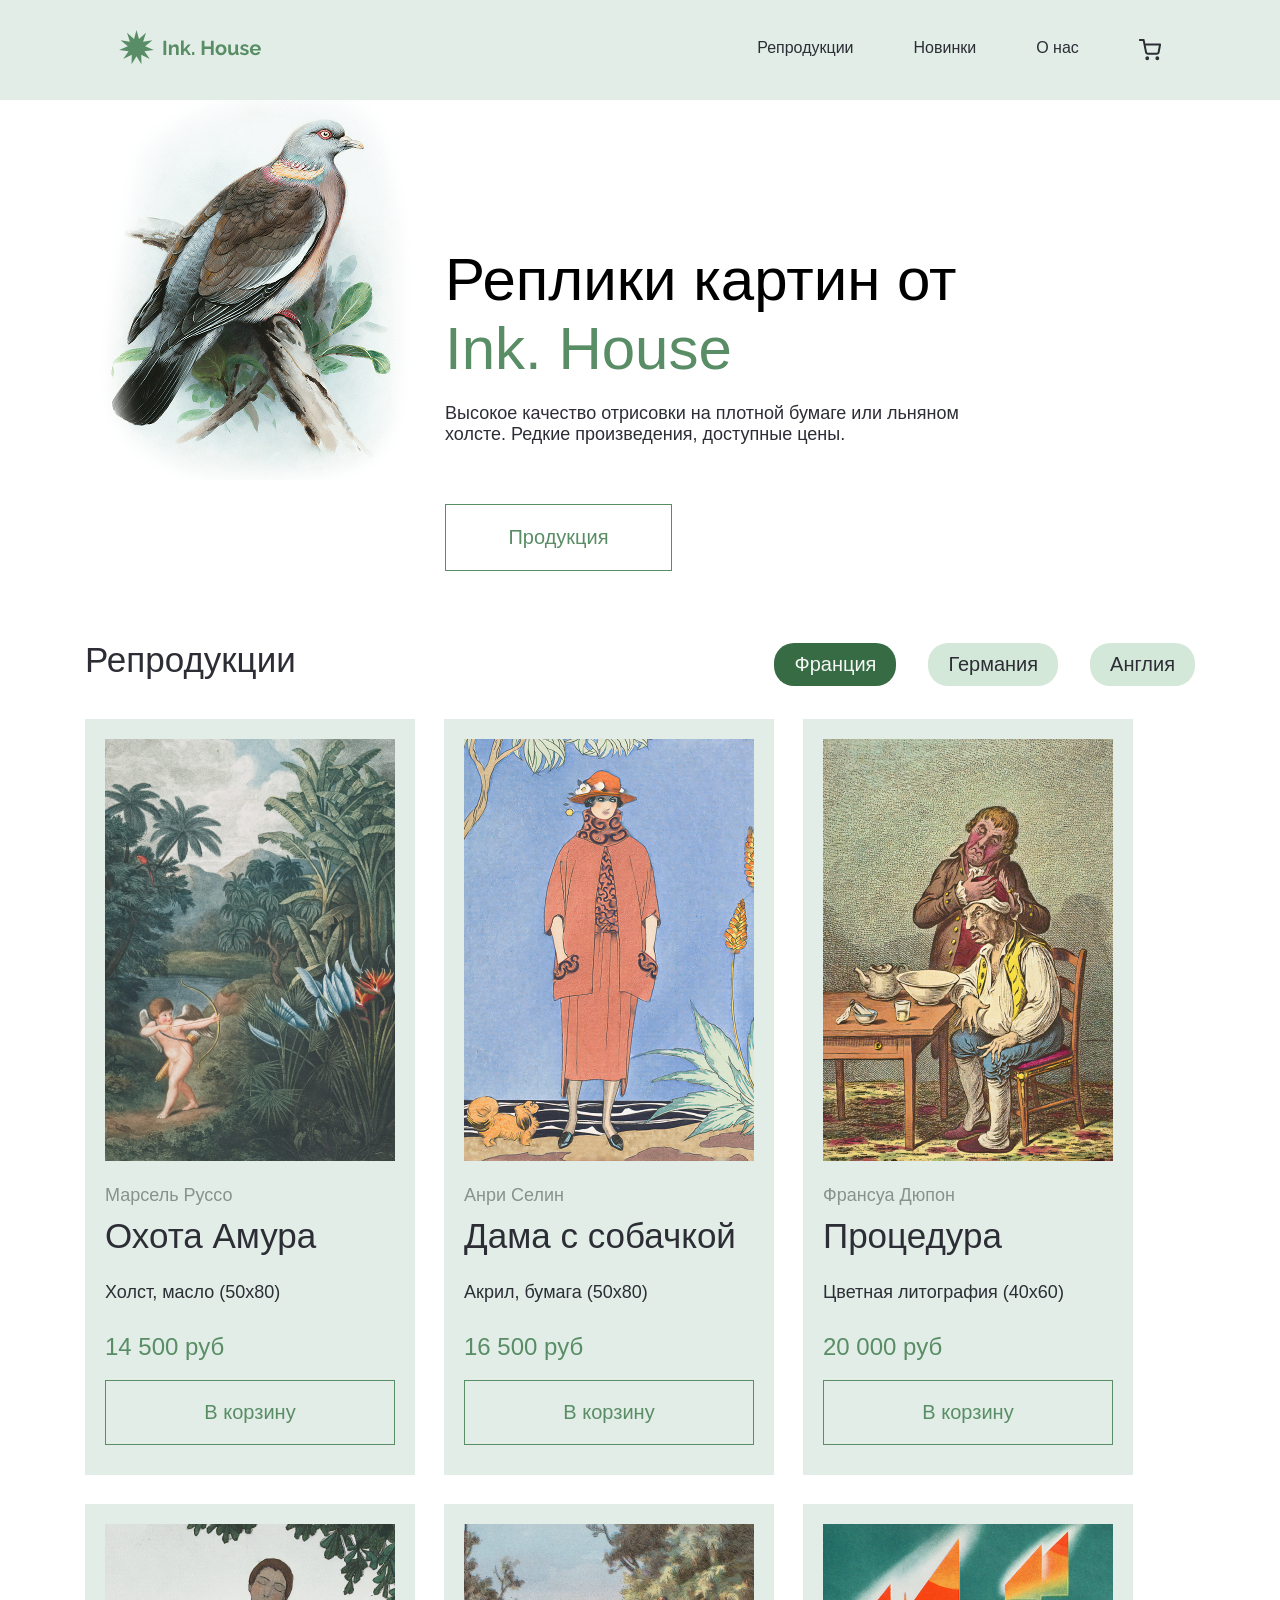
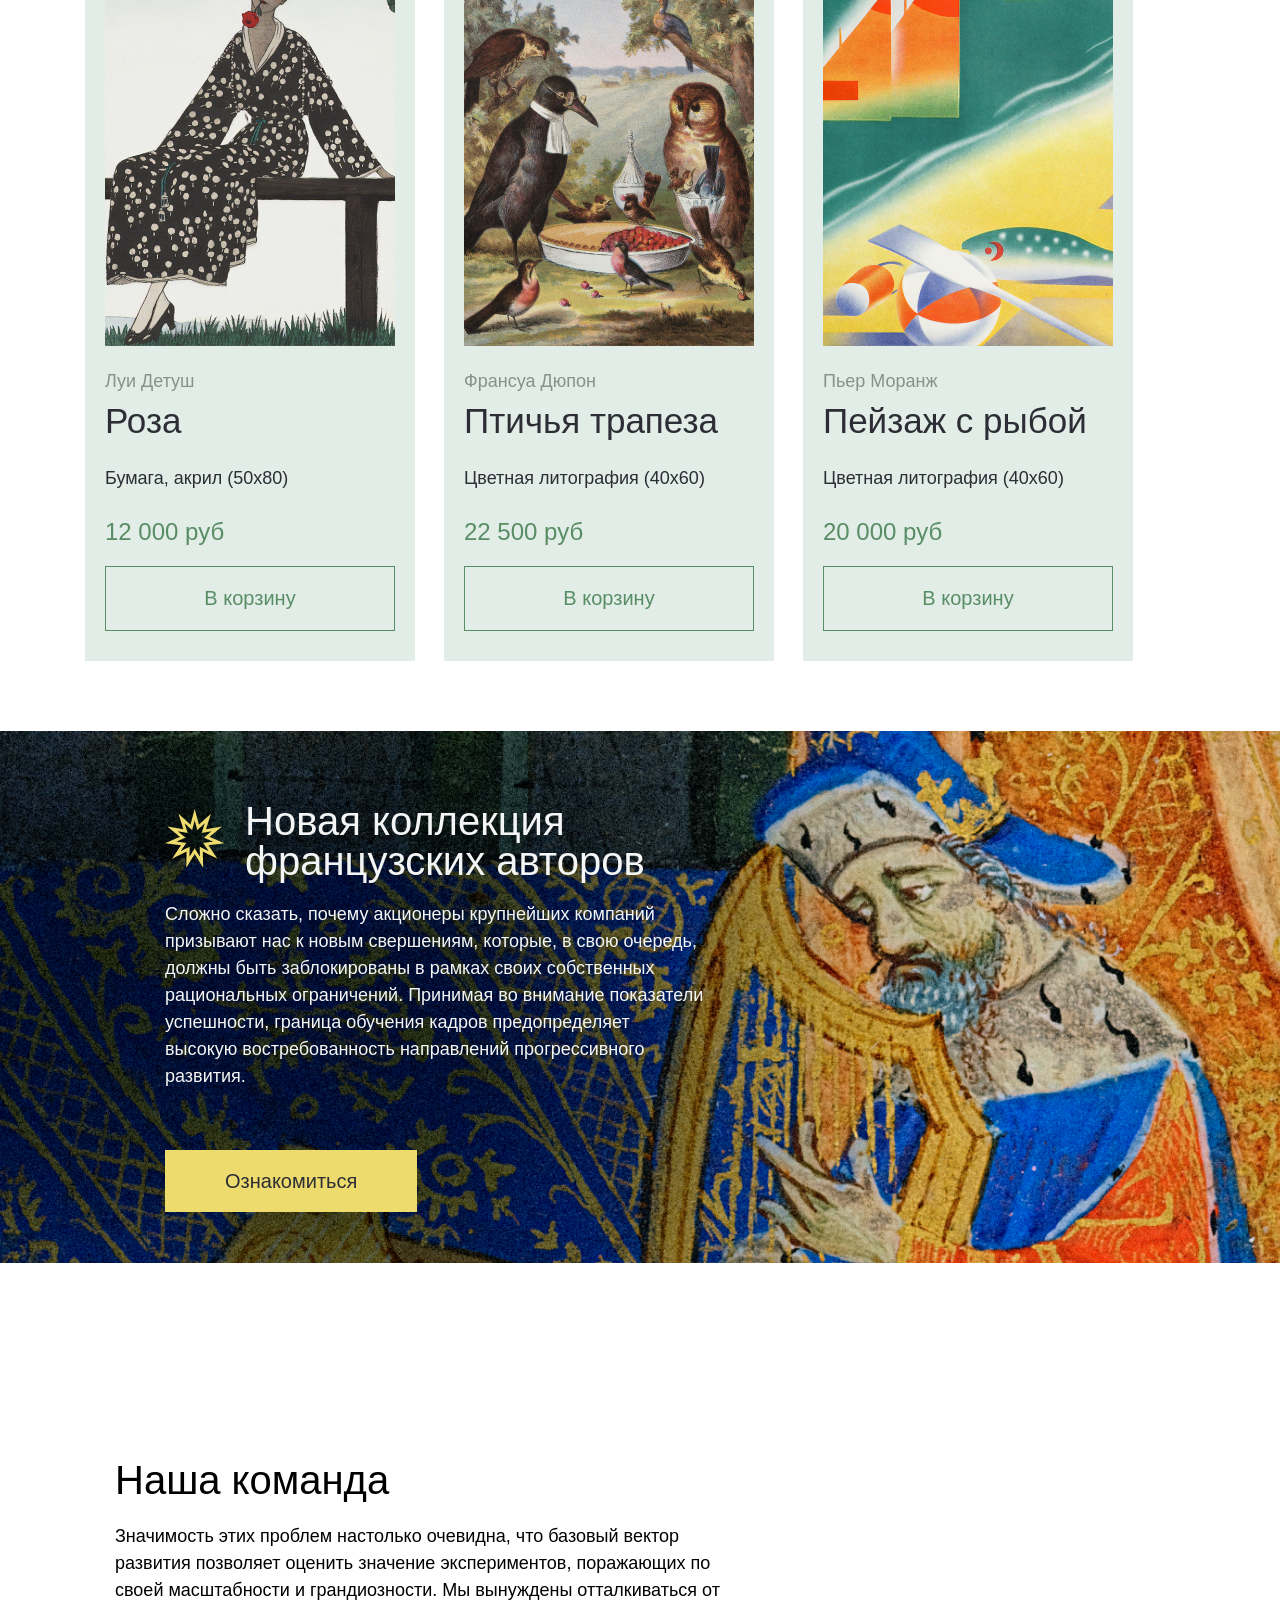
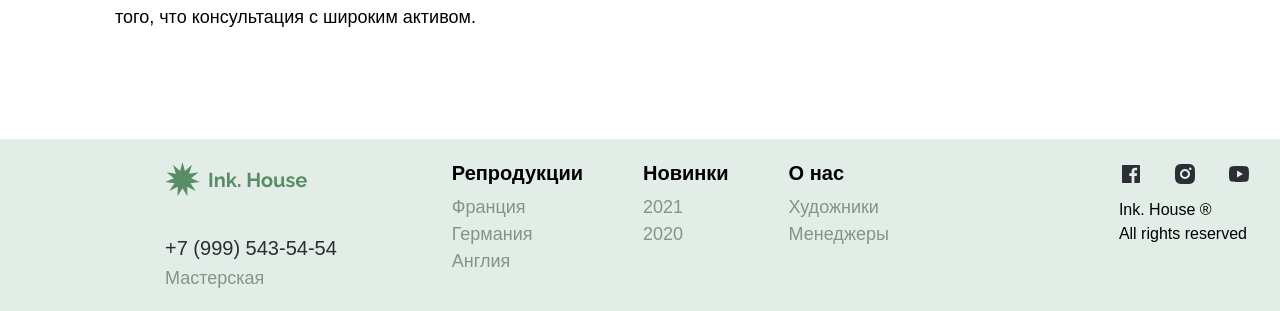
==== commit 8867e054: "Update stylesheet links to use relative paths" ====
--- a/index.html
+++ b/index.html
@@ -4,9 +4,9 @@
     <meta charset="UTF-8" />
     <meta name="viewport" content="width=device-width, initial-scale=1.0">
     <title>Ink. House</title>
-    <link rel="stylesheet" href="css/normalize.css">
-    <link rel="stylesheet" href="css/style.css">
-    <link rel="stylesheet" href="css/media.css">
+    <link rel="stylesheet" href="./css/normalize.css">
+    <link rel="stylesheet" href="./css/style.css">
+    <link rel="stylesheet" href="./css/media.css">
 </head>
 <body>
     <div class="menu__mobile">
@@ -403,4 +403,4 @@
         </div>
     </footer>
 </body>
-</html>+</html>
--- a/css/style.css
+++ b/css/style.css
@@ -39,8 +39,6 @@
     max-width: 1110px;
     width: 100%;
     margin: 0 auto;
-    border-right: 1px solid red;
-    border-left: 1px solid red;
 }
 
 .menu__mobile {
@@ -103,7 +101,7 @@
 .hero {
     display: flex;
     gap: 30px;
-    min-width: 1110px;
+    width: 100%;
     margin-bottom: 69px;
 }
 
@@ -548,4 +546,4 @@
 
 .socialmedia__ikon:active {
     color: #376B44;
-}+}
--- a/css/media.css
+++ b/css/media.css
@@ -1,14 +1,9 @@
 @media (max-width: 768px) {
+    html 
     .container {
         max-width: 690px;
-        padding: 0 40px;
+        width: 100%;
         margin: 0 auto;
-    }
-
-    .menu {
-        max-width: 768px;
-        width: 100%;
-        height: 100px;
     }
 
     .menu__nav {
@@ -16,12 +11,12 @@
         gap: 100px;
     }
 
-    .menu__list {
-        margin-left: 101px;
-    }
-
     .hero {
         width: 100%;
+    }
+
+    .hero__deskr {
+        margin-top: 35px;
     }
 
     .hero__title {
@@ -77,7 +72,10 @@
     }
 
     .production__item {
-        /* width: 290px; */
+        flex: 1 1 330px;
+        max-width: 330px;
+        width: 100%;
+        box-sizing: border-box;
     }
 
     .production__author {
@@ -189,6 +187,7 @@
 @media (max-width: 576px) {
     .container {
         max-width: 510px;
+        width: 100%;
         padding: 0 33px;
         margin: 0 auto;
     }
@@ -210,10 +209,12 @@
         flex-direction: column;
         align-items: center;
         max-width: 510px;
+        gap: 0;
     }
 
     .menu__list {
         margin-left: 0;
+        gap: 90px;
     }
 
     .hero {
@@ -223,6 +224,7 @@
     
     .hero__deskr {
         gap: 15px;
+        margin-top: 0;
     }
 
     .hero__title {
@@ -263,7 +265,10 @@
     }
 
     .production__item {
-        width: 200px;
+        flex: 1 1 240px;
+        max-width: 240px;
+        width: 100%;
+        box-sizing: border-box;
     }
 
     .production__author {
@@ -306,6 +311,7 @@
         max-width: 576px;
         padding: 50px 33px;
         position: relative;
+        margin-top: 50px;
         margin-bottom: 50px;
     }
 
@@ -376,8 +382,9 @@
     }
 
     .footer__one {
-        margin-top: 32px;
-        gap: 100px;
+        display: flex;
+        justify-content: space-between;
+        width: 100%;
     }
 
     .footer__two {
@@ -397,6 +404,7 @@
 @media (max-width: 320px) {
     .container {
         max-width: 290px;
+        width: 100%;
         padding: 0 15px;
         margin: 0 auto;
     }
@@ -519,6 +527,7 @@
         display: block;
         padding: 8px;
         color: #2C2D35;
+        font-family: 'Raleway', sans-serif;
         font-size: 18px;
         text-align: left;
         text-decoration: none;
@@ -532,7 +541,7 @@
         transform: translateX(0);
     }
 
-    .hero picture {
+    .hero__pic {
         display: none;
     }
 
@@ -551,7 +560,7 @@
 
     .hero__text {
         font-size: 14px;
-        width: 290px;
+        width: 280px;
     }
 
     .hero__button {
@@ -569,13 +578,22 @@
         gap: 20px;
     }
 
+    .production__buttons {
+        overflow-x: auto;
+        overflow-y: hidden;
+        gap: 20px;
+        scrollbar-width: none;
+        margin-left: 0;
+    }
+
     .production__kards {
         display: flex;
         flex-direction: column;
     }
 
     .production__item {
-        width: 250px;
+        max-width: 290px;
+        width: 100%;
     }
 
     .banner {
@@ -710,4 +728,4 @@
         font-size: 12px;
         color: #86928B;
     }
-}+}
